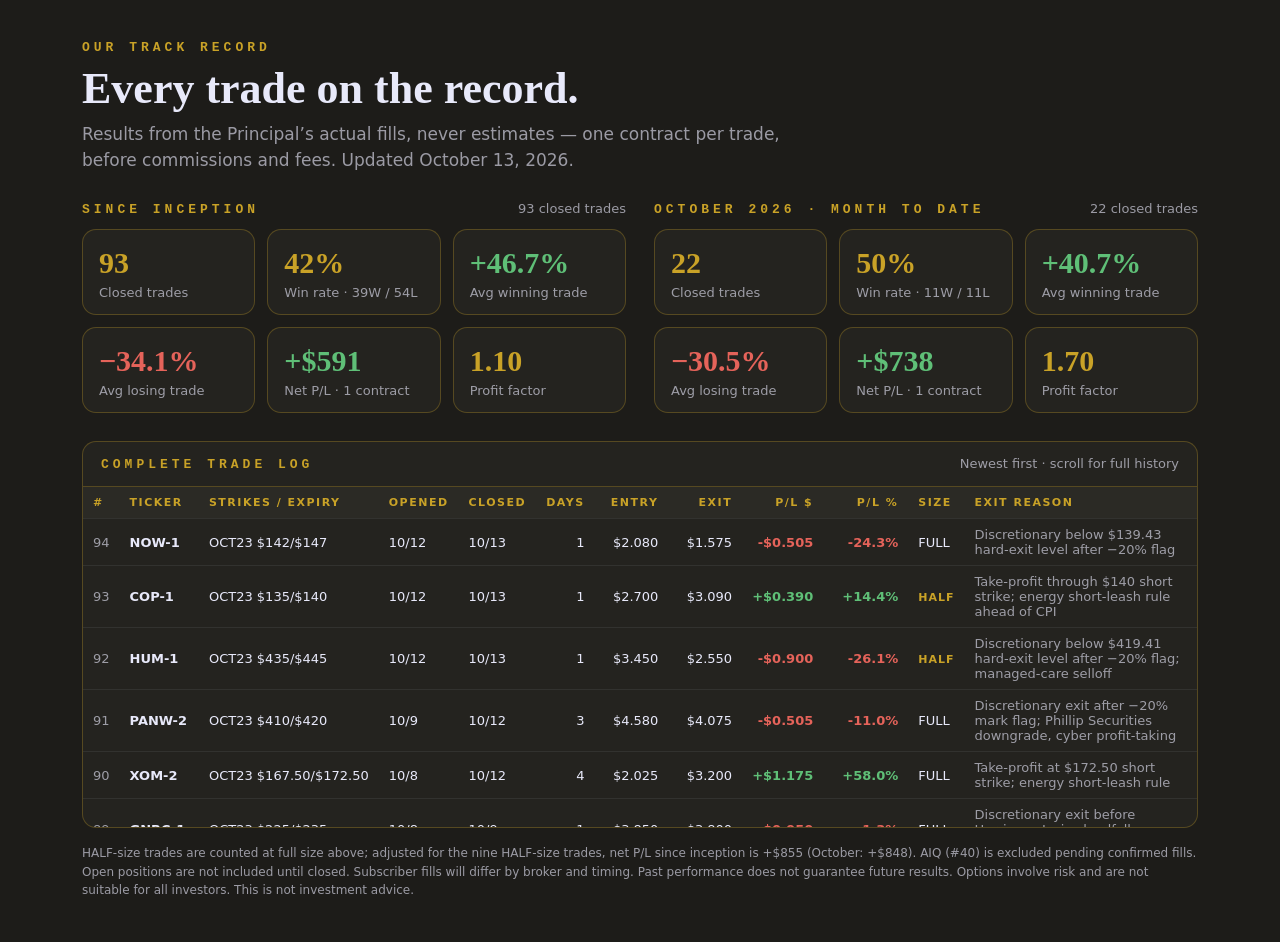
==== website/track-record.html @ f0e62363 "Add Option Principal AI static website Track record section now uses the track-record.html content (" ====
<!DOCTYPE html>
<html lang="en">
<head>
<meta charset="UTF-8">
<meta name="viewport" content="width=device-width, initial-scale=1">
<title>Option Principal AI — Track Record</title>
<style>
 :root { --gold:#C9A227; --ink:#E8E9FA; --bg:#1D1C19; --card:#24231F; --line:rgba(201,162,39,.30); --muted:rgba(232,233,250,.62); --pos:#5FBF77; --neg:#E5635A; }
 * { box-sizing:border-box; }
 body { margin:0; background:var(--bg); color:var(--ink); font-family:"Source Sans 3","Segoe UI",system-ui,sans-serif; }
 .wrap { max-width:1180px; margin:0 auto; padding:40px 32px 32px; }
 .eyebrow { font-family:ui-monospace,"SFMono-Regular",Consolas,monospace; color:var(--gold); font-size:13px; letter-spacing:4px; font-weight:700; text-transform:uppercase; }
 h1 { font-family:"Fraunces",Georgia,"Times New Roman",serif; font-size:44px; line-height:1.08; margin:10px 0 8px; font-weight:700; }
 .lede { color:var(--muted); font-size:17px; margin:0 0 28px; max-width:720px; line-height:1.55; }
 .groups { display:grid; grid-template-columns:1fr 1fr; gap:28px; margin-bottom:28px; }
 .group-head { display:flex; justify-content:space-between; align-items:baseline; margin-bottom:12px; }
 .group-head .sub { color:var(--muted); font-size:13px; }
 .grid { display:grid; grid-template-columns:repeat(3,1fr); gap:12px; }
 .stat { background:var(--card); border:1px solid var(--line); border-radius:14px; padding:16px 16px 14px; }
 .stat .val { font-family:"Fraunces",Georgia,serif; font-size:30px; font-weight:700; color:var(--gold); line-height:1.1; }
 .stat .val.pos { color:var(--pos); } .stat .val.neg { color:var(--neg); }
 .stat .lbl { color:var(--muted); font-size:13px; margin-top:6px; }
 .log { background:var(--card); border:1px solid var(--line); border-radius:14px; overflow:hidden; }
 .log-head { display:flex; justify-content:space-between; align-items:baseline; padding:14px 18px; border-bottom:1px solid var(--line); }
 .log-head .sub { color:var(--muted); font-size:13px; }
 .scroll { max-height:340px; overflow:auto; }
 table { width:100%; border-collapse:collapse; font-size:13px; min-width:900px; }
 th { position:sticky; top:0; background:#2B2A25; color:var(--gold); text-align:left; font-weight:600; font-size:11px; letter-spacing:1.5px; text-transform:uppercase; padding:9px 10px; }
 td { padding:8px 10px; border-top:1px solid rgba(232,233,250,.07); white-space:nowrap; }
 td.note-c { white-space:normal; color:var(--muted); min-width:240px; }
 tbody tr:hover td { background:rgba(201,162,39,.06); }
 .r { text-align:right; } .num { color:var(--muted); } .tk { font-weight:700; }
 .win { color:var(--pos); font-weight:700; } .loss { color:var(--neg); font-weight:700; }
 .half { color:var(--gold); font-size:11px; font-weight:700; letter-spacing:1px; }
 .fine { color:var(--muted); font-size:12px; line-height:1.55; margin-top:16px; }
 @media (max-width:900px) { .groups { grid-template-columns:1fr; } h1 { font-size:34px; } }
 @media (max-width:520px) { .wrap { padding:28px 16px; } .grid { grid-template-columns:repeat(2,1fr); } .stat .val { font-size:24px; } }
</style>
</head>
<body>
<div class="wrap">
 <div class="eyebrow">Our Track Record</div>
 <h1>Every trade on the record.</h1>
 <p class="lede">Results from the Principal&rsquo;s actual fills, never estimates &mdash; one contract per trade, before commissions and fees. Updated October 13, 2026.</p>

 <div class="groups">
  <section>
   <div class="group-head"><div class="eyebrow">Since Inception</div><div class="sub">93 closed trades</div></div>
   <div class="grid"><div class="stat"><div class="val ">93</div><div class="lbl">Closed trades</div></div><div class="stat"><div class="val ">42%</div><div class="lbl">Win rate · 39W / 54L</div></div><div class="stat"><div class="val pos">+46.7%</div><div class="lbl">Avg winning trade</div></div><div class="stat"><div class="val neg">&minus;34.1%</div><div class="lbl">Avg losing trade</div></div><div class="stat"><div class="val pos">+$591</div><div class="lbl">Net P/L · 1 contract</div></div><div class="stat"><div class="val ">1.10</div><div class="lbl">Profit factor</div></div></div>
  </section>
  <section>
   <div class="group-head"><div class="eyebrow">October 2026 &middot; Month to Date</div><div class="sub">22 closed trades</div></div>
   <div class="grid"><div class="stat"><div class="val ">22</div><div class="lbl">Closed trades</div></div><div class="stat"><div class="val ">50%</div><div class="lbl">Win rate · 11W / 11L</div></div><div class="stat"><div class="val pos">+40.7%</div><div class="lbl">Avg winning trade</div></div><div class="stat"><div class="val neg">&minus;30.5%</div><div class="lbl">Avg losing trade</div></div><div class="stat"><div class="val pos">+$738</div><div class="lbl">Net P/L · 1 contract</div></div><div class="stat"><div class="val ">1.70</div><div class="lbl">Profit factor</div></div></div>
  </section>
 </div>

 <div class="log">
  <div class="log-head"><div class="eyebrow">Complete Trade Log</div><div class="sub">Newest first &middot; scroll for full history</div></div>
  <div class="scroll">
   <table>
    <thead><tr><th>#</th><th>Ticker</th><th>Strikes / Expiry</th><th>Opened</th><th>Closed</th><th class="r">Days</th><th class="r">Entry</th><th class="r">Exit</th><th class="r">P/L $</th><th class="r">P/L %</th><th>Size</th><th>Exit Reason</th></tr></thead>
    <tbody>
<tr><td class="num">94</td><td class="tk">NOW-1</td><td>OCT23 $142/$147</td><td>10/12</td><td>10/13</td><td class="r">1</td><td class="r">$2.080</td><td class="r">$1.575</td><td class="r loss">-$0.505</td><td class="r loss">-24.3%</td><td>FULL</td><td class="note-c">Discretionary below $139.43 hard-exit level after &minus;20% flag</td></tr>
<tr><td class="num">93</td><td class="tk">COP-1</td><td>OCT23 $135/$140</td><td>10/12</td><td>10/13</td><td class="r">1</td><td class="r">$2.700</td><td class="r">$3.090</td><td class="r win">+$0.390</td><td class="r win">+14.4%</td><td><span class="half">HALF</span></td><td class="note-c">Take-profit through $140 short strike; energy short-leash rule ahead of CPI</td></tr>
<tr><td class="num">92</td><td class="tk">HUM-1</td><td>OCT23 $435/$445</td><td>10/12</td><td>10/13</td><td class="r">1</td><td class="r">$3.450</td><td class="r">$2.550</td><td class="r loss">-$0.900</td><td class="r loss">-26.1%</td><td><span class="half">HALF</span></td><td class="note-c">Discretionary below $419.41 hard-exit level after &minus;20% flag; managed-care selloff</td></tr>
<tr><td class="num">91</td><td class="tk">PANW-2</td><td>OCT23 $410/$420</td><td>10/9</td><td>10/12</td><td class="r">3</td><td class="r">$4.580</td><td class="r">$4.075</td><td class="r loss">-$0.505</td><td class="r loss">-11.0%</td><td>FULL</td><td class="note-c">Discretionary exit after &minus;20% mark flag; Phillip Securities downgrade, cyber profit-taking</td></tr>
<tr><td class="num">90</td><td class="tk">XOM-2</td><td>OCT23 $167.50/$172.50</td><td>10/8</td><td>10/12</td><td class="r">4</td><td class="r">$2.025</td><td class="r">$3.200</td><td class="r win">+$1.175</td><td class="r win">+58.0%</td><td>FULL</td><td class="note-c">Take-profit at $172.50 short strike; energy short-leash rule</td></tr>
<tr><td class="num">89</td><td class="tk">GNRC-1</td><td>OCT23 $225/$235</td><td>10/8</td><td>10/9</td><td class="r">1</td><td class="r">$3.850</td><td class="r">$3.800</td><td class="r loss">-$0.050</td><td class="r loss">-1.3%</td><td>FULL</td><td class="note-c">Discretionary exit before Hurricane Isaias landfall; no traction</td></tr>
<tr><td class="num">88</td><td class="tk">MUU-4</td><td>OCT16 $37/$40</td><td>10/7</td><td>10/8</td><td class="r">1</td><td class="r">$1.175</td><td class="r">$0.549</td><td class="r loss">-$0.626</td><td class="r loss">-53.3%</td><td><span class="half">HALF</span></td><td class="note-c">GTC stop hit 11:38 AM</td></tr>
<tr><td class="num">87</td><td class="tk">MSFT-1</td><td>OCT16 $530/$540</td><td>10/7</td><td>10/8</td><td class="r">1</td><td class="r">$4.175</td><td class="r">$2.840</td><td class="r loss">-$1.335</td><td class="r loss">-32.0%</td><td>FULL</td><td class="note-c">TSM Protocol Time-Out; OpenAI revenue report</td></tr>
<tr><td class="num">86</td><td class="tk">RCL-1</td><td>OCT16 $285/$295</td><td>10/6</td><td>10/8</td><td class="r">2</td><td class="r">$4.350</td><td class="r">$2.770</td><td class="r loss">-$1.580</td><td class="r loss">-36.3%</td><td>FULL</td><td class="note-c">TSM Protocol Time-Out; crude rebound, below $285 long strike</td></tr>
<tr><td class="num">85</td><td class="tk">PLTR-2</td><td>OCT16 $185/$195</td><td>10/5</td><td>10/8</td><td class="r">3</td><td class="r">$4.650</td><td class="r">$6.300</td><td class="r win">+$1.650</td><td class="r win">+35.5%</td><td>FULL</td><td class="note-c">Take-profit through $195 short strike</td></tr>
<tr><td class="num">84</td><td class="tk">APH-2</td><td>OCT16 $87.50/$92.50</td><td>10/6</td><td>10/8</td><td class="r">2</td><td class="r">$2.225</td><td class="r">$1.325</td><td class="r loss">-$0.900</td><td class="r loss">-40.4%</td><td>FULL</td><td class="note-c">TSM Protocol Time-Out ahead of $1.11 GTC stop</td></tr>
<tr><td class="num">83</td><td class="tk">AMDL-2</td><td>OCT16 $85/$95</td><td>10/6</td><td>10/7</td><td class="r">1</td><td class="r">$4.800</td><td class="r">$3.750</td><td class="r loss">-$1.050</td><td class="r loss">-21.9%</td><td><span class="half">HALF</span></td><td class="note-c">Discretionary exit after &minus;20% flag</td></tr>
<tr><td class="num">82</td><td class="tk">CRWD-2</td><td>OCT16 $275/$285</td><td>10/6</td><td>10/7</td><td class="r">1</td><td class="r">$4.700</td><td class="r">$2.830</td><td class="r loss">-$1.870</td><td class="r loss">-39.8%</td><td>FULL</td><td class="note-c">TSM Protocol Time-Out ahead of $2.35 GTC stop</td></tr>
<tr><td class="num">81</td><td class="tk">ANET-1</td><td>OCT16 $205/$215</td><td>10/2</td><td>10/6</td><td class="r">4</td><td class="r">$3.125</td><td class="r">$5.600</td><td class="r win">+$2.475</td><td class="r win">+79.2%</td><td>FULL</td><td class="note-c">Take-profit into $215 short strike / 52-wk high</td></tr>
<tr><td class="num">80</td><td class="tk">PANW-1</td><td>OCT16 $400/$410</td><td>9/30</td><td>10/6</td><td class="r">6</td><td class="r">$4.450</td><td class="r">$6.800</td><td class="r win">+$2.350</td><td class="r win">+52.8%</td><td>FULL</td><td class="note-c">Take-profit; gap to 52-wk high through $410 short strike</td></tr>
<tr><td class="num">79</td><td class="tk">NET-1</td><td>OCT16 $350/$360</td><td>10/2</td><td>10/5</td><td class="r">3</td><td class="r">$4.550</td><td class="r">$6.220</td><td class="r win">+$1.670</td><td class="r win">+36.7%</td><td>FULL</td><td class="note-c">Take-profit through $360 short strike</td></tr>
<tr><td class="num">78</td><td class="tk">META-1</td><td>OCT16 $735/$745</td><td>9/29</td><td>10/5</td><td class="r">6</td><td class="r">$4.400</td><td class="r">$5.520</td><td class="r win">+$1.120</td><td class="r win">+25.5%</td><td>FULL</td><td class="note-c">Take-profit at $745 short strike</td></tr>
<tr><td class="num">77</td><td class="tk">NBIS-1</td><td>OCT16 $237.50/$247.50</td><td>9/29</td><td>10/2</td><td class="r">3</td><td class="r">$4.050</td><td class="r">$5.370</td><td class="r win">+$1.320</td><td class="r win">+32.6%</td><td>FULL</td><td class="note-c">Take-profit ahead of MU earnings</td></tr>
<tr><td class="num">76</td><td class="tk">PLTR-1</td><td>OCT16 $185/$192.50</td><td>9/30</td><td>10/2</td><td class="r">2</td><td class="r">$3.475</td><td class="r">$4.470</td><td class="r win">+$0.995</td><td class="r win">+28.6%</td><td>FULL</td><td class="note-c">Take-profit ahead of MU earnings</td></tr>
<tr><td class="num">75</td><td class="tk">CRWD-1</td><td>OCT16 $260/$270</td><td>9/28</td><td>10/2</td><td class="r">4</td><td class="r">$4.150</td><td class="r">$6.025</td><td class="r win">+$1.875</td><td class="r win">+45.2%</td><td>FULL</td><td class="note-c">Take-profit ahead of MU earnings</td></tr>
<tr><td class="num">74</td><td class="tk">ETN-1</td><td>OCT16 $430/$450</td><td>10/1</td><td>10/2</td><td class="r">1</td><td class="r">$7.500</td><td class="r">$10.400</td><td class="r win">+$2.900</td><td class="r win">+38.7%</td><td>FULL</td><td class="note-c">Take-profit; NFP rally</td></tr>
<tr><td class="num">73</td><td class="tk">MRK</td><td>OCT16 $150/$160</td><td>9/24</td><td>10/1</td><td class="r">7</td><td class="r">$2.480</td><td class="r">$1.265</td><td class="r loss">-$1.215</td><td class="r loss">-49.0%</td><td>FULL</td><td class="note-c">GTC stop &mdash; never cleared $150 long strike</td></tr>
<tr><td class="num">72</td><td class="tk">AAPL-1</td><td>OCT16 $340/$350</td><td>9/28</td><td>9/29</td><td class="r">1</td><td class="r">$3.720</td><td class="r">$2.150</td><td class="r loss">-$1.570</td><td class="r loss">-42.2%</td><td>FULL</td><td class="note-c">TSM Protocol &mdash; macro rout / iPhone Asia demand</td></tr>
<tr><td class="num">71</td><td class="tk">ALAB</td><td>OCT16 $362.50/$372.50</td><td>9/23</td><td>9/28</td><td class="r">5</td><td class="r">$4.115</td><td class="r">$3.300</td><td class="r loss">-$0.815</td><td class="r loss">-19.8%</td><td><span class="half">HALF</span></td><td class="note-c">Discretionary exit; Minerva degraded, spot below long strike</td></tr>
<tr><td class="num">70</td><td class="tk">FBL-2</td><td>OCT16 $34/$41</td><td>9/23</td><td>9/28</td><td class="r">5</td><td class="r">$2.000</td><td class="r">$0.950</td><td class="r loss">-$1.050</td><td class="r loss">-52.5%</td><td>FULL</td><td class="note-c">GTC stop hit at open; macro rout</td></tr>
<tr><td class="num">69</td><td class="tk">MUU-3</td><td>OCT16 $34/$40</td><td>9/17</td><td>9/22</td><td class="r">5</td><td class="r">$2.120</td><td class="r">$2.800</td><td class="r win">+$0.680</td><td class="r win">+32.1%</td><td>FULL</td><td class="note-c">Take-profit; Minerva degraded</td></tr>
<tr><td class="num">68</td><td class="tk">SPY</td><td>OCT16 $760/$770</td><td>9/15</td><td>9/21</td><td class="r">6</td><td class="r">$5.615</td><td class="r">$7.260</td><td class="r win">+$1.645</td><td class="r win">+29.3%</td><td>FULL</td><td class="note-c">Partial profit</td></tr>
<tr><td class="num">67</td><td class="tk">AMDL</td><td>OCT16 $60/$70</td><td>9/14</td><td>9/21</td><td class="r">7</td><td class="r">$4.350</td><td class="r">$7.250</td><td class="r win">+$2.900</td><td class="r win">+66.7%</td><td>FULL</td><td class="note-c">Take-profit; near max gain</td></tr>
<tr><td class="num">66</td><td class="tk">PANW</td><td>OCT16 $370/$380</td><td>9/14</td><td>9/21</td><td class="r">7</td><td class="r">$5.120</td><td class="r">$4.690</td><td class="r loss">-$0.430</td><td class="r loss">-8.4%</td><td>FULL</td><td class="note-c">Capital rotation</td></tr>
<tr><td class="num">65</td><td class="tk">OXY-3</td><td>OCT16 $60/$65</td><td>9/14</td><td>9/21</td><td class="r">7</td><td class="r">$1.820</td><td class="r">$0.730</td><td class="r loss">-$1.090</td><td class="r loss">-59.9%</td><td>FULL</td><td class="note-c">GTC stop hit</td></tr>
<tr><td class="num">64</td><td class="tk">INTC</td><td>OCT16 $95/$105</td><td>9/10</td><td>9/17</td><td class="r">7</td><td class="r">$4.220</td><td class="r">$6.530</td><td class="r win">+$2.310</td><td class="r win">+54.7%</td><td>FULL</td><td class="note-c">Take-profit; analyst upgrades</td></tr>
<tr><td class="num">63</td><td class="tk">DLLL</td><td>OCT16 $31/$37</td><td>9/10</td><td>9/16</td><td class="r">6</td><td class="r">$2.100</td><td class="r">$3.000</td><td class="r win">+$0.900</td><td class="r win">+42.9%</td><td>FULL</td><td class="note-c">Take-profit; near short strike</td></tr>
<tr><td class="num">62</td><td class="tk">FBL</td><td>OCT16 $25/$29</td><td>9/10</td><td>9/16</td><td class="r">6</td><td class="r">$1.860</td><td class="r">$2.250</td><td class="r win">+$0.390</td><td class="r win">+21.0%</td><td>FULL</td><td class="note-c">Take-profit; overbought RSI</td></tr>
<tr><td class="num">61</td><td class="tk">BE</td><td>OCT16 $260/$270</td><td>9/10</td><td>9/16</td><td class="r">6</td><td class="r">$3.620</td><td class="r">$5.050</td><td class="r win">+$1.430</td><td class="r win">+39.5%</td><td>FULL</td><td class="note-c">Take-profit ahead of FOMC</td></tr>
<tr><td class="num">60</td><td class="tk">FANG-2</td><td>OCT16 $200/$210</td><td>9/8</td><td>9/15</td><td class="r">7</td><td class="r">$4.200</td><td class="r">$6.000</td><td class="r win">+$1.800</td><td class="r win">+42.9%</td><td>FULL</td><td class="note-c">Disciplinary exit</td></tr>
<tr><td class="num">59</td><td class="tk">SNDG</td><td>OCT16 $10/$14</td><td>9/8</td><td>9/14</td><td class="r">6</td><td class="r">$0.990</td><td class="r">$0.470</td><td class="r loss">-$0.520</td><td class="r loss">-52.5%</td><td>FULL</td><td class="note-c">GTC stop hit</td></tr>
<tr><td class="num">58</td><td class="tk">MUU-2</td><td>OCT16 $33/$39</td><td>9/8</td><td>9/14</td><td class="r">6</td><td class="r">$1.920</td><td class="r">$0.630</td><td class="r loss">-$1.290</td><td class="r loss">-67.2%</td><td>FULL</td><td class="note-c">GTC stop hit</td></tr>
<tr><td class="num">57</td><td class="tk">AMZN-2</td><td>OCT16 $255/$265</td><td>9/4</td><td>9/10</td><td class="r">6</td><td class="r">$4.825</td><td class="r">$3.730</td><td class="r loss">-$1.095</td><td class="r loss">-22.7%</td><td>FULL</td><td class="note-c">Discretionary exit; -20% flag</td></tr>
<tr><td class="num">56</td><td class="tk">DE</td><td>SEP18 $685/$695</td><td>9/2</td><td>9/9</td><td class="r">7</td><td class="r">$4.930</td><td class="r">$3.050</td><td class="r loss">-$1.880</td><td class="r loss">-38.1%</td><td>FULL</td><td class="note-c">Oil/macro selloff; spot well below $685</td></tr>
<tr><td class="num">55</td><td class="tk">CART</td><td>OCT16 $50/$55</td><td>9/4</td><td>9/8</td><td class="r">4</td><td class="r">$2.050</td><td class="r">$1.300</td><td class="r loss">-$0.750</td><td class="r loss">-36.6%</td><td>FULL</td><td class="note-c">TSM Protocol; second attempt</td></tr>
<tr><td class="num">54</td><td class="tk">JPM</td><td>SEP18 $360/$370</td><td>9/2</td><td>9/4</td><td class="r">2</td><td class="r">$5.220</td><td class="r">$3.215</td><td class="r loss">-$2.005</td><td class="r loss">-38.4%</td><td>FULL</td><td class="note-c">Time-Out protocol; spot below strike</td></tr>
<tr><td class="num">53</td><td class="tk">XOM</td><td>SEP18 $165/$170</td><td>9/2</td><td>9/4</td><td class="r">2</td><td class="r">$1.730</td><td class="r">$0.890</td><td class="r loss">-$0.840</td><td class="r loss">-48.6%</td><td>FULL</td><td class="note-c">Near-GTC stop; crude selloff</td></tr>
<tr><td class="num">52</td><td class="tk">BIIB</td><td>SEP18 $215.5/$225</td><td>8/24</td><td>9/3</td><td class="r">10</td><td class="r">$4.800</td><td class="r">$6.700</td><td class="r win">+$1.900</td><td class="r win">+39.6%</td><td>FULL</td><td class="note-c">Target-area profit-take</td></tr>
<tr><td class="num">51</td><td class="tk">TSM</td><td>SEP18 $420/$450</td><td>8/27</td><td>9/2</td><td class="r">6</td><td class="r">$12.450</td><td class="r">$6.130</td><td class="r loss">-$6.320</td><td class="r loss">-50.8%</td><td>FULL</td><td class="note-c">GTC stop triggered by ToS; spot $414</td></tr>
<tr><td class="num">50</td><td class="tk">FTNT</td><td>OCT16 $165/$175</td><td>8/27</td><td>9/2</td><td class="r">6</td><td class="r">$4.400</td><td class="r">$2.600</td><td class="r loss">-$1.800</td><td class="r loss">-40.9%</td><td>FULL</td><td class="note-c">-20% flag; PANW -10.4% sector collapse</td></tr>
<tr><td class="num">49</td><td class="tk">CRCL</td><td>SEP18 $93/$97</td><td>8/31</td><td>9/1</td><td class="r">1</td><td class="r">$2.000</td><td class="r">$1.300</td><td class="r loss">-$0.700</td><td class="r loss">-35.0%</td><td>FULL</td><td class="note-c">Flag-threshold exit</td></tr>
<tr><td class="num">48</td><td class="tk">LNG</td><td>SEP18 $285/$292.5</td><td>8/31</td><td>9/1</td><td class="r">1</td><td class="r">$3.700</td><td class="r">$4.550</td><td class="r win">+$0.850</td><td class="r win">+23.0%</td><td>FULL</td><td class="note-c">Target-hit; spot above $292.50</td></tr>
<tr><td class="num">47</td><td class="tk">CVX</td><td>SEP18 $200/$210</td><td>8/17</td><td>9/1</td><td class="r">15</td><td class="r">$3.900</td><td class="r">$6.450</td><td class="r win">+$2.550</td><td class="r win">+65.4%</td><td>FULL</td><td class="note-c">Discretionary profit-take</td></tr>
<tr><td class="num">46</td><td class="tk">AAPL</td><td>SEP18 $320/$325</td><td>8/28</td><td>8/31</td><td class="r">3</td><td class="r">$2.500</td><td class="r">$1.875</td><td class="r loss">-$0.625</td><td class="r loss">-25.0%</td><td>FULL</td><td class="note-c">-20% flag; weekend gap below $320</td></tr>
<tr><td class="num">45</td><td class="tk">PRGS</td><td>SEP18 $42.5/$47.5</td><td>8/12</td><td>8/28</td><td class="r">16</td><td class="r">$1.875</td><td class="r">$2.900</td><td class="r win">+$1.025</td><td class="r win">+54.7%</td><td>FULL</td><td class="note-c">Discretionary profit-take</td></tr>
<tr><td class="num">44</td><td class="tk">LYV</td><td>OCT16 $185/$195</td><td>8/25</td><td>8/28</td><td class="r">3</td><td class="r">$3.950</td><td class="r">$2.350</td><td class="r loss">-$1.600</td><td class="r loss">-40.5%</td><td>FULL</td><td class="note-c">-20% flag; Warsh Jackson Hole</td></tr>
<tr><td class="num">43</td><td class="tk">CART</td><td>OCT16 $50/$55</td><td>8/25</td><td>8/27</td><td class="r">2</td><td class="r">$2.275</td><td class="r">$1.725</td><td class="r loss">-$0.550</td><td class="r loss">-24.2%</td><td>FULL</td><td class="note-c">-20% flag exit</td></tr>
<tr><td class="num">42</td><td class="tk">SILJ</td><td>SEP18 $28/$33</td><td>8/17</td><td>8/25</td><td class="r">8</td><td class="r">$2.090</td><td class="r">$3.380</td><td class="r win">+$1.290</td><td class="r win">+61.7%</td><td>FULL</td><td class="note-c">Target-hit; silver complex strength</td></tr>
<tr><td class="num">41</td><td class="tk">DVN</td><td>SEP25 $50/$55</td><td>8/20</td><td>8/25</td><td class="r">5</td><td class="r">$1.235</td><td class="r">$0.605</td><td class="r loss">-$0.630</td><td class="r loss">-51.0%</td><td>FULL</td><td class="note-c">GTC stop triggered</td></tr>
<tr><td class="num">40</td><td class="tk">AIQ</td><td>SEP18 $63/$67</td><td>8/21</td><td>8/24</td><td class="r">3</td><td class="r">$1.675</td><td class="r">&mdash;</td><td class="r">&mdash;</td><td class="r">PENDING</td><td>FULL</td><td class="note-c">Fills not confirmed</td></tr>
<tr><td class="num">39</td><td class="tk">NVDA</td><td>SEP18 $215/$225</td><td>8/21</td><td>8/24</td><td class="r">3</td><td class="r">$4.250</td><td class="r">$3.235</td><td class="r loss">-$1.015</td><td class="r loss">-23.9%</td><td>FULL</td><td class="note-c">-20% flag; ahead of 8/26 earnings</td></tr>
<tr><td class="num">38</td><td class="tk">MRVL</td><td>SEP18 $260/$270</td><td>8/20</td><td>8/21</td><td class="r">1</td><td class="r">$3.175</td><td class="r">$2.550</td><td class="r loss">-$0.625</td><td class="r loss">-19.7%</td><td>FULL</td><td class="note-c">Ahead of earnings &mdash; sector weakness</td></tr>
<tr><td class="num">37</td><td class="tk">GD</td><td>SEP18 $400/$410</td><td>8/19</td><td>8/21</td><td class="r">2</td><td class="r">$3.775</td><td class="r">$2.000</td><td class="r loss">-$1.775</td><td class="r loss">-47.0%</td><td><span class="half">HALF</span></td><td class="note-c">50% GTC stop line</td></tr>
<tr><td class="num">36</td><td class="tk">CSX</td><td>SEP18 $50/$52.5</td><td>8/18</td><td>8/20</td><td class="r">2</td><td class="r">$0.825</td><td class="r">$1.275</td><td class="r win">+$0.450</td><td class="r win">+54.5%</td><td>FULL</td><td class="note-c">Target-area hit</td></tr>
<tr><td class="num">35</td><td class="tk">TSLA</td><td>SEP18 $335P/$320P</td><td>8/14</td><td>8/20</td><td class="r">6</td><td class="r">$5.675</td><td class="r">$5.325</td><td class="r loss">-$0.350</td><td class="r loss">-6.2%</td><td>FULL</td><td class="note-c">Thesis invalidated &mdash; Cybercab catalyst</td></tr>
<tr><td class="num">34</td><td class="tk">NVDA</td><td>SEP18 $230/$245</td><td>8/12</td><td>8/18</td><td class="r">6</td><td class="r">$4.575</td><td class="r">$3.435</td><td class="r loss">-$1.140</td><td class="r loss">-24.9%</td><td>FULL</td><td class="note-c">-20% flag exit</td></tr>
<tr><td class="num">33</td><td class="tk">ITA</td><td>SEP18 $255/$265</td><td>8/14</td><td>8/19</td><td class="r">5</td><td class="r">$3.150</td><td class="r">$2.100</td><td class="r loss">-$1.050</td><td class="r loss">-33.3%</td><td>FULL</td><td class="note-c">-20% flag exit</td></tr>
<tr><td class="num">32</td><td class="tk">JPM</td><td>AUG21 $362.5/$367.5</td><td>8/13</td><td>8/17</td><td class="r">4</td><td class="r">$2.180</td><td class="r">$1.795</td><td class="r loss">-$0.385</td><td class="r loss">-17.7%</td><td>FULL</td><td class="note-c">-20% flag exit</td></tr>
<tr><td class="num">31</td><td class="tk">MUU</td><td>AUG21 $32/$35</td><td>8/13</td><td>8/17</td><td class="r">4</td><td class="r">$0.950</td><td class="r">$2.050</td><td class="r win">+$1.100</td><td class="r win">+115.8%</td><td>FULL</td><td class="note-c">Max gain / target</td></tr>
<tr><td class="num">30</td><td class="tk">OXY</td><td>AUG21 $58/$61</td><td>8/10</td><td>8/17</td><td class="r">7</td><td class="r">$1.150</td><td class="r">$0.911</td><td class="r loss">-$0.240</td><td class="r loss">-20.8%</td><td>FULL</td><td class="note-c">-20% flag exit</td></tr>
<tr><td class="num">29</td><td class="tk">SCHW</td><td>AUG21 $105/$110</td><td>8/4</td><td>8/14</td><td class="r">10</td><td class="r">$2.095</td><td class="r">$3.980</td><td class="r win">+$1.885</td><td class="r win">+90.0%</td><td>FULL</td><td class="note-c">Target hit</td></tr>
<tr><td class="num">28</td><td class="tk">APH</td><td>AUG21 $170/$180</td><td>8/10</td><td>8/14</td><td class="r">4</td><td class="r">$3.425</td><td class="r">$2.225</td><td class="r loss">-$1.200</td><td class="r loss">-35.0%</td><td>FULL</td><td class="note-c">-20% flag exit</td></tr>
<tr><td class="num">27</td><td class="tk">SQQQ</td><td>AUG21 $38/$42</td><td>8/11</td><td>8/13</td><td class="r">2</td><td class="r">$0.975</td><td class="r">$0.451</td><td class="r loss">-$0.524</td><td class="r loss">-53.7%</td><td><span class="half">HALF</span></td><td class="note-c">GTC stop</td></tr>
<tr><td class="num">26</td><td class="tk">GD</td><td>AUG21 $397.5/$410</td><td>8/11</td><td>8/13</td><td class="r">2</td><td class="r">$2.450</td><td class="r">$1.050</td><td class="r loss">-$1.400</td><td class="r loss">-57.1%</td><td>FULL</td><td class="note-c">Discretionary exit</td></tr>
<tr><td class="num">25</td><td class="tk">AMZN</td><td>AUG21 $285/$295</td><td>8/10</td><td>8/11</td><td class="r">1</td><td class="r">$2.480</td><td class="r">$1.180</td><td class="r loss">-$1.300</td><td class="r loss">-52.4%</td><td>FULL</td><td class="note-c">GTC stop</td></tr>
<tr><td class="num">24</td><td class="tk">COST</td><td>AUG21 $952.5/$962.5</td><td>7/30</td><td>8/11</td><td class="r">12</td><td class="r">$3.650</td><td class="r">$3.150</td><td class="r loss">-$0.500</td><td class="r loss">-13.7%</td><td>FULL</td><td class="note-c">Technical downgrade</td></tr>
<tr><td class="num">23</td><td class="tk">DLR</td><td>AUG21 $195/$202.5</td><td>8/7</td><td>8/11</td><td class="r">4</td><td class="r">$2.050</td><td class="r">$1.010</td><td class="r loss">-$1.040</td><td class="r loss">-50.7%</td><td>FULL</td><td class="note-c">GTC stop</td></tr>
<tr><td class="num">22</td><td class="tk">FCX</td><td>AUG21 $68/$74</td><td>8/5</td><td>8/12</td><td class="r">7</td><td class="r">$2.530</td><td class="r">$2.005</td><td class="r loss">-$0.525</td><td class="r loss">-20.8%</td><td>FULL</td><td class="note-c">-20% flag exit</td></tr>
<tr><td class="num">21</td><td class="tk">LMT</td><td>AUG21 $600/$615</td><td>8/6</td><td>8/11</td><td class="r">5</td><td class="r">$2.700</td><td class="r">$4.650</td><td class="r win">+$1.950</td><td class="r win">+72.2%</td><td>FULL</td><td class="note-c">Locked in gains</td></tr>
<tr><td class="num">20</td><td class="tk">NVDA</td><td>AUG21 $225/$235</td><td>8/6</td><td>8/10</td><td class="r">4</td><td class="r">$2.555</td><td class="r">$2.815</td><td class="r win">+$0.260</td><td class="r win">+10.2%</td><td>FULL</td><td class="note-c">Closed for gain</td></tr>
<tr><td class="num">19</td><td class="tk">HWM</td><td>AUG21 $285/$300</td><td>7/28</td><td>8/6</td><td class="r">9</td><td class="r">$6.050</td><td class="r">$7.450</td><td class="r win">+$1.400</td><td class="r win">+23.1%</td><td>FULL</td><td class="note-c">Target-area exit</td></tr>
<tr><td class="num">18</td><td class="tk">AMBA</td><td>AUG21 $82.5/$90</td><td>8/4</td><td>8/7</td><td class="r">3</td><td class="r">$2.850</td><td class="r">$4.400</td><td class="r win">+$1.550</td><td class="r win">+54.4%</td><td>FULL</td><td class="note-c">Target-area exit</td></tr>
<tr><td class="num">17</td><td class="tk">RTX</td><td>AUG21 $215/$220</td><td>8/3</td><td>8/5</td><td class="r">2</td><td class="r">$2.450</td><td class="r">$2.350</td><td class="r loss">-$0.100</td><td class="r loss">-4.1%</td><td>FULL</td><td class="note-c">Bad fill MTC</td></tr>
<tr><td class="num">16</td><td class="tk">HACK</td><td>AUG21 $106/$110</td><td>8/3</td><td>8/4</td><td class="r">1</td><td class="r">$1.900</td><td class="r">$2.950</td><td class="r win">+$1.050</td><td class="r win">+55.3%</td><td>FULL</td><td class="note-c">Target hit</td></tr>
<tr><td class="num">15</td><td class="tk">XLE</td><td>AUG21 $58/$61</td><td>7/29</td><td>8/4</td><td class="r">6</td><td class="r">$1.240</td><td class="r">$1.175</td><td class="r loss">-$0.065</td><td class="r loss">-5.2%</td><td>FULL</td><td class="note-c">Thesis-driven exit</td></tr>
<tr><td class="num">14</td><td class="tk">JPM</td><td>AUG21 $350/$360</td><td>7/30</td><td>8/4</td><td class="r">5</td><td class="r">$4.550</td><td class="r">$6.730</td><td class="r win">+$2.180</td><td class="r win">+47.9%</td><td>FULL</td><td class="note-c">Target hit</td></tr>
<tr><td class="num">13</td><td class="tk">SQQQ</td><td>AUG21 $49/$52</td><td>7/29</td><td>7/30</td><td class="r">1</td><td class="r">$0.925</td><td class="r">$0.420</td><td class="r loss">-$0.505</td><td class="r loss">-54.6%</td><td><span class="half">HALF</span></td><td class="note-c">GTC stop</td></tr>
<tr><td class="num">12</td><td class="tk">DDOG</td><td>AUG21 $255/$270</td><td>7/27</td><td>7/29</td><td class="r">2</td><td class="r">$5.975</td><td class="r">$7.900</td><td class="r win">+$1.925</td><td class="r win">+32.2%</td><td>FULL</td><td class="note-c">Target hit</td></tr>
<tr><td class="num">11</td><td class="tk">SQQQ</td><td>AUG21 $43/$46</td><td>7/23</td><td>7/29</td><td class="r">6</td><td class="r">$1.005</td><td class="r">$1.525</td><td class="r win">+$0.520</td><td class="r win">+51.7%</td><td><span class="half">HALF</span></td><td class="note-c">Target hit</td></tr>
<tr><td class="num">10</td><td class="tk">SCHW</td><td>AUG21 $100/$105</td><td>7/24</td><td>7/29</td><td class="r">5</td><td class="r">$2.415</td><td class="r">$3.675</td><td class="r win">+$1.260</td><td class="r win">+52.2%</td><td>FULL</td><td class="note-c">Target hit</td></tr>
<tr><td class="num">9</td><td class="tk">HON</td><td>AUG21 $250/$265</td><td>7/28</td><td>7/29</td><td class="r">1</td><td class="r">$5.025</td><td class="r">$3.075</td><td class="r loss">-$1.950</td><td class="r loss">-38.8%</td><td>FULL</td><td class="note-c">Manual above stop</td></tr>
<tr><td class="num">8</td><td class="tk">KRE</td><td>AUG21 bank spread</td><td>7/24</td><td>7/28</td><td class="r">4</td><td class="r">$2.165</td><td class="r">$1.000</td><td class="r loss">-$1.165</td><td class="r loss">-53.8%</td><td>FULL</td><td class="note-c">GTC stop</td></tr>
<tr><td class="num">7</td><td class="tk">XLF</td><td>AUG21 financial spread</td><td>7/24</td><td>7/28</td><td class="r">4</td><td class="r">$1.480</td><td class="r">$0.700</td><td class="r loss">-$0.780</td><td class="r loss">-52.7%</td><td>FULL</td><td class="note-c">GTC stop</td></tr>
<tr><td class="num">6</td><td class="tk">EOG</td><td>AUG21 energy spread</td><td>7/21</td><td>7/27</td><td class="r">6</td><td class="r">$3.950</td><td class="r">$3.900</td><td class="r loss">-$0.050</td><td class="r loss">-1.3%</td><td>FULL</td><td class="note-c">Scratch &mdash; Iran</td></tr>
<tr><td class="num">5</td><td class="tk">UNH</td><td>AUG21 $435/$445</td><td>7/21</td><td>7/23</td><td class="r">2</td><td class="r">$4.600</td><td class="r">$3.000</td><td class="r loss">-$1.600</td><td class="r loss">-34.8%</td><td>FULL</td><td class="note-c">Chart-stop</td></tr>
<tr><td class="num">4</td><td class="tk">LNG</td><td>AUG21 $250/$270</td><td>7/16</td><td>7/23</td><td class="r">7</td><td class="r">$9.850</td><td class="r">$13.350</td><td class="r win">+$3.500</td><td class="r win">+35.5%</td><td>FULL</td><td class="note-c">Target-area</td></tr>
<tr><td class="num">3</td><td class="tk">FANG</td><td>AUG21 $195/$205</td><td>7/13</td><td>7/22</td><td class="r">9</td><td class="r">$4.630</td><td class="r">$7.850</td><td class="r win">+$3.220</td><td class="r win">+69.5%</td><td>FULL</td><td class="note-c">Target hit</td></tr>
<tr><td class="num">2</td><td class="tk">CRWD</td><td>AUG21 $205/$220</td><td>7/17</td><td>7/21</td><td class="r">4</td><td class="r">$5.900</td><td class="r">$4.200</td><td class="r loss">-$1.700</td><td class="r loss">-28.8%</td><td>FULL</td><td class="note-c">Stop</td></tr>
<tr><td class="num">1</td><td class="tk">GD</td><td>AUG21 $360/$380</td><td>7/20</td><td>7/20</td><td class="r">0</td><td class="r">$8.750</td><td class="r">$11.900</td><td class="r win">+$3.150</td><td class="r win">+36.0%</td><td>FULL</td><td class="note-c">Target hit</td></tr>
    </tbody>
   </table>
  </div>
 </div>

 <p class="fine">HALF-size trades are counted at full size above; adjusted for the nine HALF-size trades, net P/L since inception is +$855 (October: +$848). AIQ (#40) is excluded pending confirmed fills. Open positions are not included until closed. Subscriber fills will differ by broker and timing. Past performance does not guarantee future results. Options involve risk and are not suitable for all investors. This is not investment advice.</p>
</div>
</body>
</html>
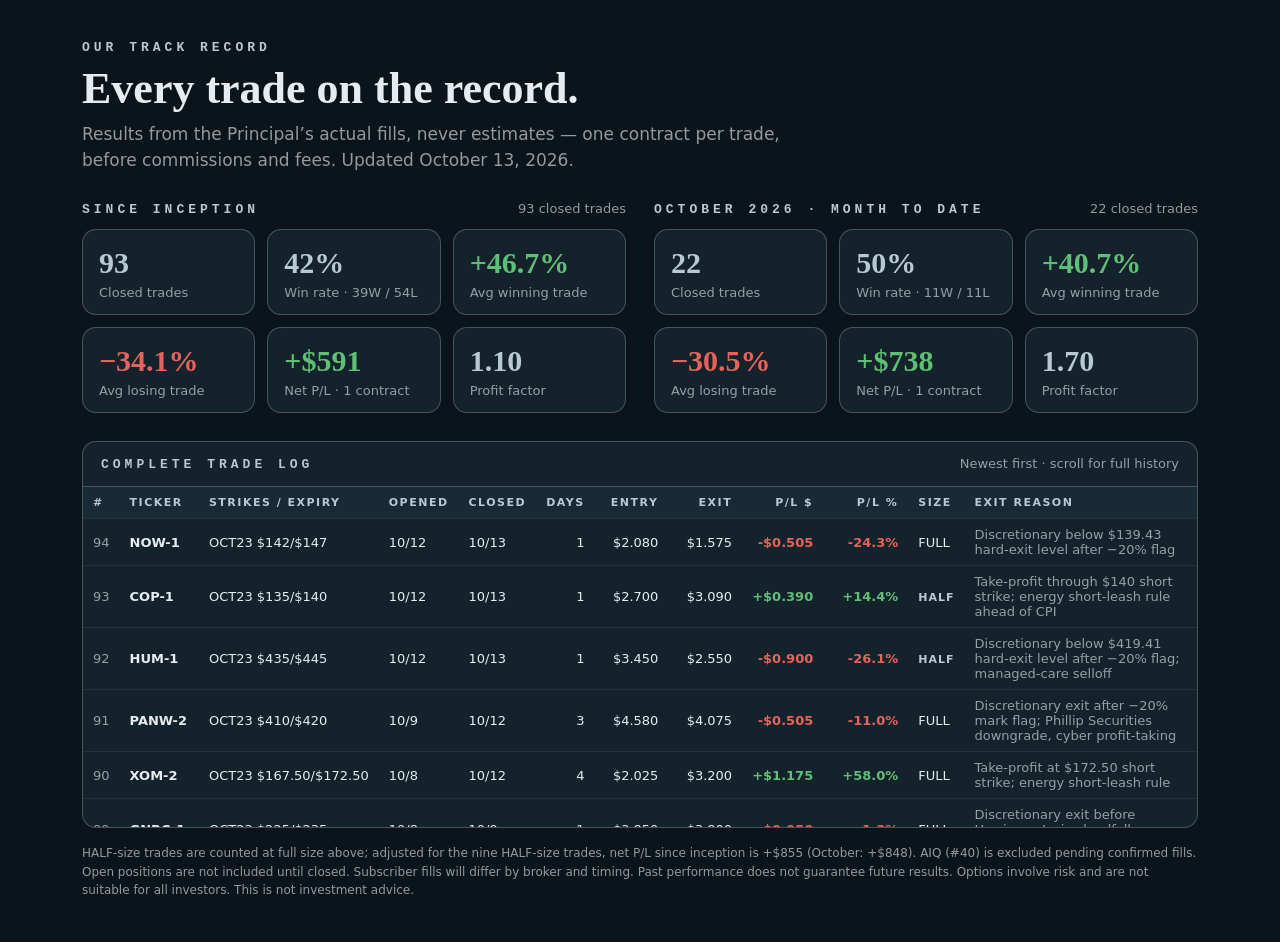
==== commit 9aa9ea9d: "Swap site colours to petrol-black and platinum Charcoal and gold replaced with a near-black to deep " ====
--- a/website/track-record.html
+++ b/website/track-record.html
@@ -5,7 +5,7 @@
 <meta name="viewport" content="width=device-width, initial-scale=1">
 <title>Option Principal AI — Track Record</title>
 <style>
- :root { --gold:#C9A227; --ink:#E8E9FA; --bg:#1D1C19; --card:#24231F; --line:rgba(201,162,39,.30); --muted:rgba(232,233,250,.62); --pos:#5FBF77; --neg:#E5635A; }
+ :root { --gold:#b9c9d3; --ink:#e6ecef; --bg:#0b141a; --card:#13222b; --line:rgba(185,201,211,.30); --muted:rgba(230,236,239,.62); --pos:#5FBF77; --neg:#E5635A; }
  * { box-sizing:border-box; }
  body { margin:0; background:var(--bg); color:var(--ink); font-family:"Source Sans 3","Segoe UI",system-ui,sans-serif; }
  .wrap { max-width:1180px; margin:0 auto; padding:40px 32px 32px; }
@@ -25,10 +25,10 @@
  .log-head .sub { color:var(--muted); font-size:13px; }
  .scroll { max-height:340px; overflow:auto; }
  table { width:100%; border-collapse:collapse; font-size:13px; min-width:900px; }
- th { position:sticky; top:0; background:#2B2A25; color:var(--gold); text-align:left; font-weight:600; font-size:11px; letter-spacing:1.5px; text-transform:uppercase; padding:9px 10px; }
- td { padding:8px 10px; border-top:1px solid rgba(232,233,250,.07); white-space:nowrap; }
+ th { position:sticky; top:0; background:#182a35; color:var(--gold); text-align:left; font-weight:600; font-size:11px; letter-spacing:1.5px; text-transform:uppercase; padding:9px 10px; }
+ td { padding:8px 10px; border-top:1px solid rgba(230,236,239,.07); white-space:nowrap; }
  td.note-c { white-space:normal; color:var(--muted); min-width:240px; }
- tbody tr:hover td { background:rgba(201,162,39,.06); }
+ tbody tr:hover td { background:rgba(185,201,211,.06); }
  .r { text-align:right; } .num { color:var(--muted); } .tk { font-weight:700; }
  .win { color:var(--pos); font-weight:700; } .loss { color:var(--neg); font-weight:700; }
  .half { color:var(--gold); font-size:11px; font-weight:700; letter-spacing:1px; }
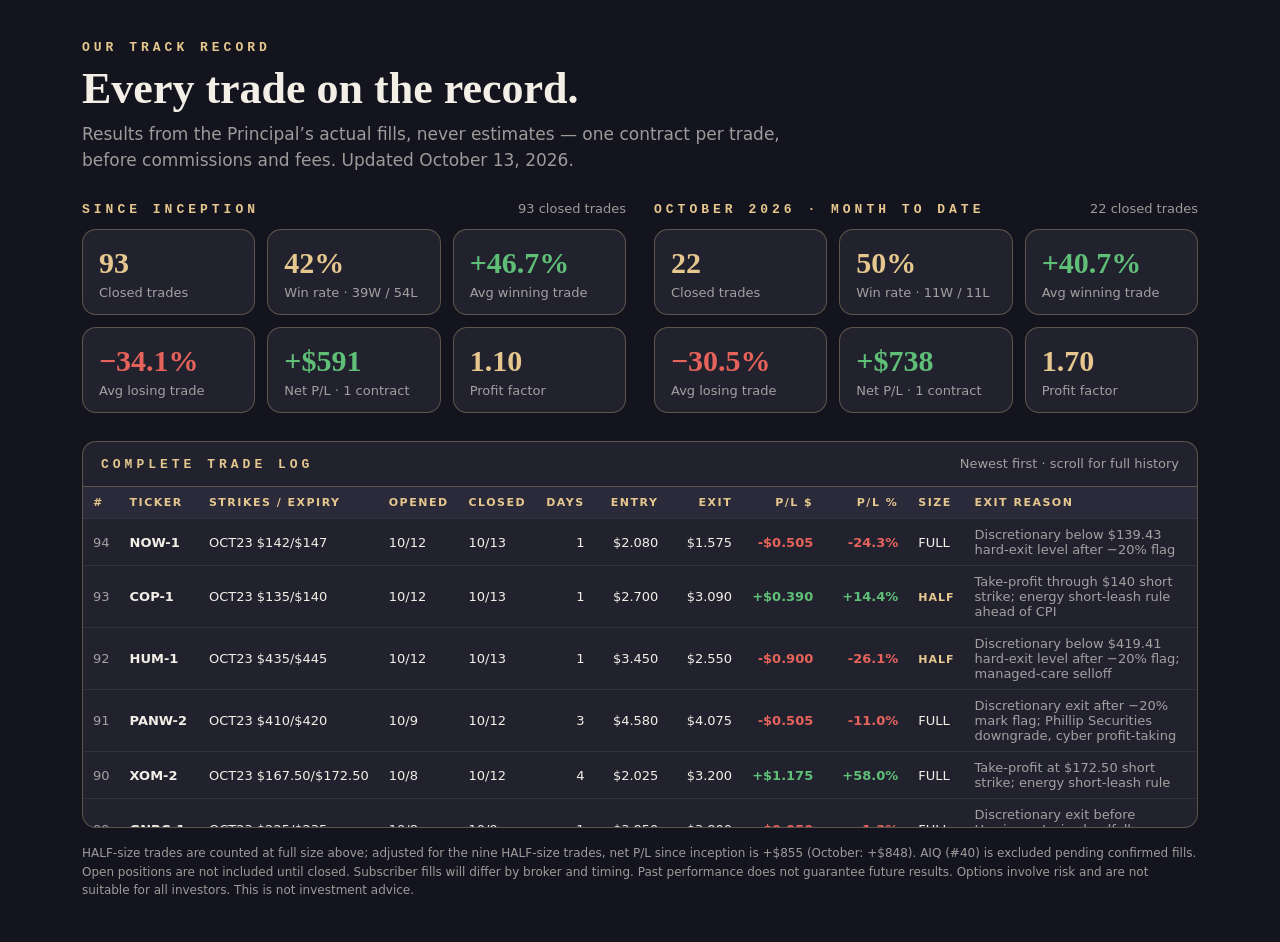
==== commit d4c3db8d: "Take the site colours from the hero skyline Dusk blue-violet ground from the skyline's shadows, cham" ====
--- a/website/track-record.html
+++ b/website/track-record.html
@@ -5,7 +5,7 @@
 <meta name="viewport" content="width=device-width, initial-scale=1">
 <title>Option Principal AI — Track Record</title>
 <style>
- :root { --gold:#b9c9d3; --ink:#e6ecef; --bg:#0b141a; --card:#13222b; --line:rgba(185,201,211,.30); --muted:rgba(230,236,239,.62); --pos:#5FBF77; --neg:#E5635A; }
+ :root { --gold:#e6c88f; --ink:#f3eee6; --bg:#14141e; --card:#22222f; --line:rgba(230,200,143,.30); --muted:rgba(243,238,230,.62); --pos:#5FBF77; --neg:#E5635A; }
  * { box-sizing:border-box; }
  body { margin:0; background:var(--bg); color:var(--ink); font-family:"Source Sans 3","Segoe UI",system-ui,sans-serif; }
  .wrap { max-width:1180px; margin:0 auto; padding:40px 32px 32px; }
@@ -25,10 +25,10 @@
  .log-head .sub { color:var(--muted); font-size:13px; }
  .scroll { max-height:340px; overflow:auto; }
  table { width:100%; border-collapse:collapse; font-size:13px; min-width:900px; }
- th { position:sticky; top:0; background:#182a35; color:var(--gold); text-align:left; font-weight:600; font-size:11px; letter-spacing:1.5px; text-transform:uppercase; padding:9px 10px; }
- td { padding:8px 10px; border-top:1px solid rgba(230,236,239,.07); white-space:nowrap; }
+ th { position:sticky; top:0; background:#2a2a3a; color:var(--gold); text-align:left; font-weight:600; font-size:11px; letter-spacing:1.5px; text-transform:uppercase; padding:9px 10px; }
+ td { padding:8px 10px; border-top:1px solid rgba(243,238,230,.07); white-space:nowrap; }
  td.note-c { white-space:normal; color:var(--muted); min-width:240px; }
- tbody tr:hover td { background:rgba(185,201,211,.06); }
+ tbody tr:hover td { background:rgba(230,200,143,.06); }
  .r { text-align:right; } .num { color:var(--muted); } .tk { font-weight:700; }
  .win { color:var(--pos); font-weight:700; } .loss { color:var(--neg); font-weight:700; }
  .half { color:var(--gold); font-size:11px; font-weight:700; letter-spacing:1px; }
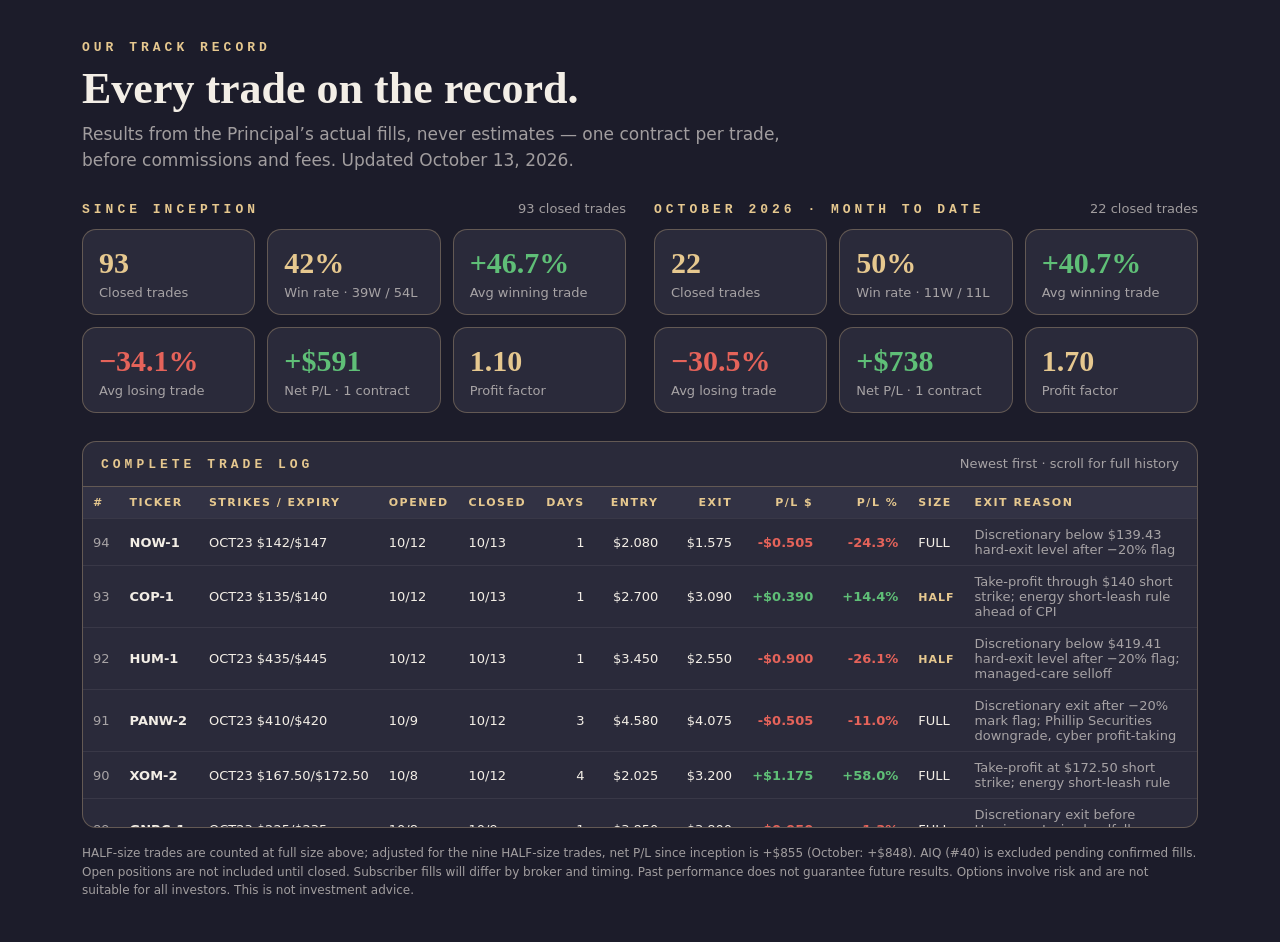
==== commit f06dfb38: "Lighten the dusk theme and put trust sections on cream Background lifted one step, secondary text br" ====
--- a/website/track-record.html
+++ b/website/track-record.html
@@ -5,7 +5,7 @@
 <meta name="viewport" content="width=device-width, initial-scale=1">
 <title>Option Principal AI — Track Record</title>
 <style>
- :root { --gold:#e6c88f; --ink:#f3eee6; --bg:#14141e; --card:#22222f; --line:rgba(230,200,143,.30); --muted:rgba(243,238,230,.62); --pos:#5FBF77; --neg:#E5635A; }
+ :root { --gold:#e6c88f; --ink:#f3eee6; --bg:#1c1c2a; --card:#2a2a3a; --line:rgba(230,200,143,.30); --muted:rgba(243,238,230,.62); --pos:#5FBF77; --neg:#E5635A; }
  * { box-sizing:border-box; }
  body { margin:0; background:var(--bg); color:var(--ink); font-family:"Source Sans 3","Segoe UI",system-ui,sans-serif; }
  .wrap { max-width:1180px; margin:0 auto; padding:40px 32px 32px; }
@@ -25,7 +25,7 @@
  .log-head .sub { color:var(--muted); font-size:13px; }
  .scroll { max-height:340px; overflow:auto; }
  table { width:100%; border-collapse:collapse; font-size:13px; min-width:900px; }
- th { position:sticky; top:0; background:#2a2a3a; color:var(--gold); text-align:left; font-weight:600; font-size:11px; letter-spacing:1.5px; text-transform:uppercase; padding:9px 10px; }
+ th { position:sticky; top:0; background:#323244; color:var(--gold); text-align:left; font-weight:600; font-size:11px; letter-spacing:1.5px; text-transform:uppercase; padding:9px 10px; }
  td { padding:8px 10px; border-top:1px solid rgba(243,238,230,.07); white-space:nowrap; }
  td.note-c { white-space:normal; color:var(--muted); min-width:240px; }
  tbody tr:hover td { background:rgba(230,200,143,.06); }
